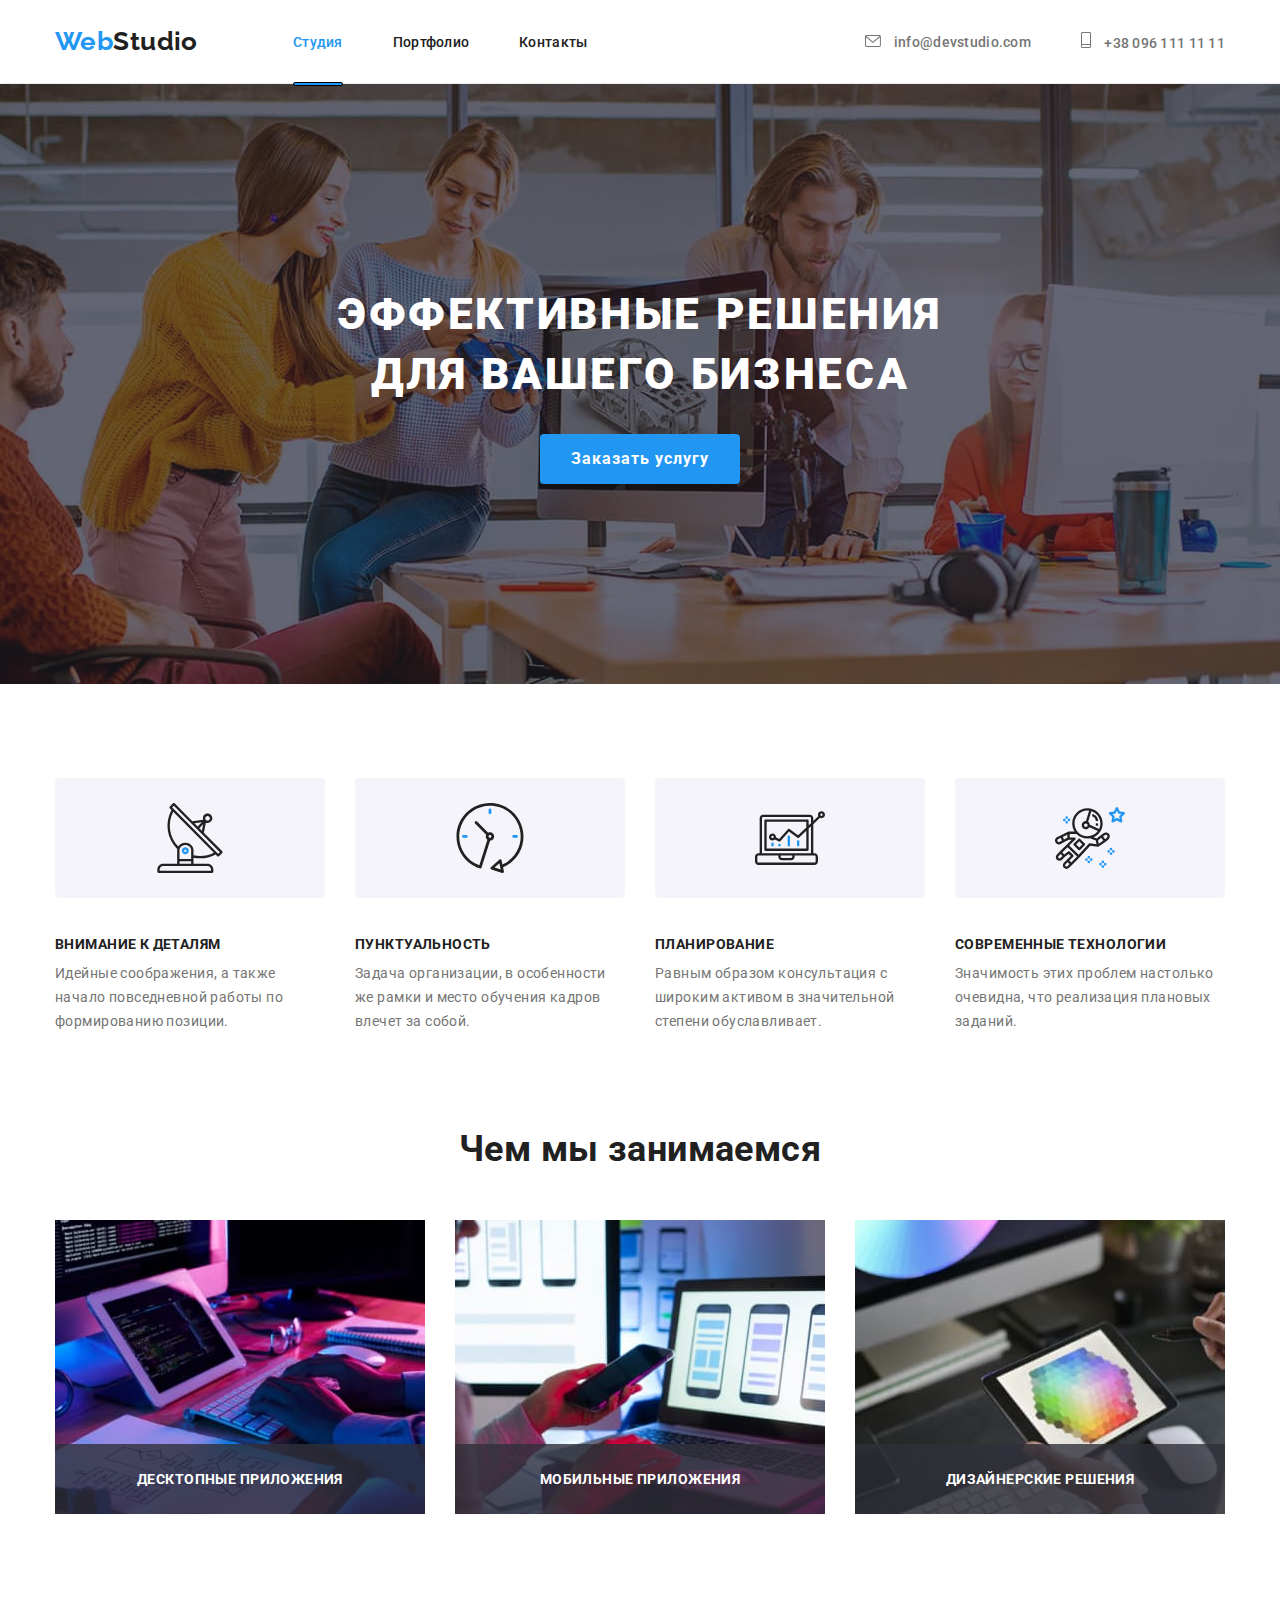
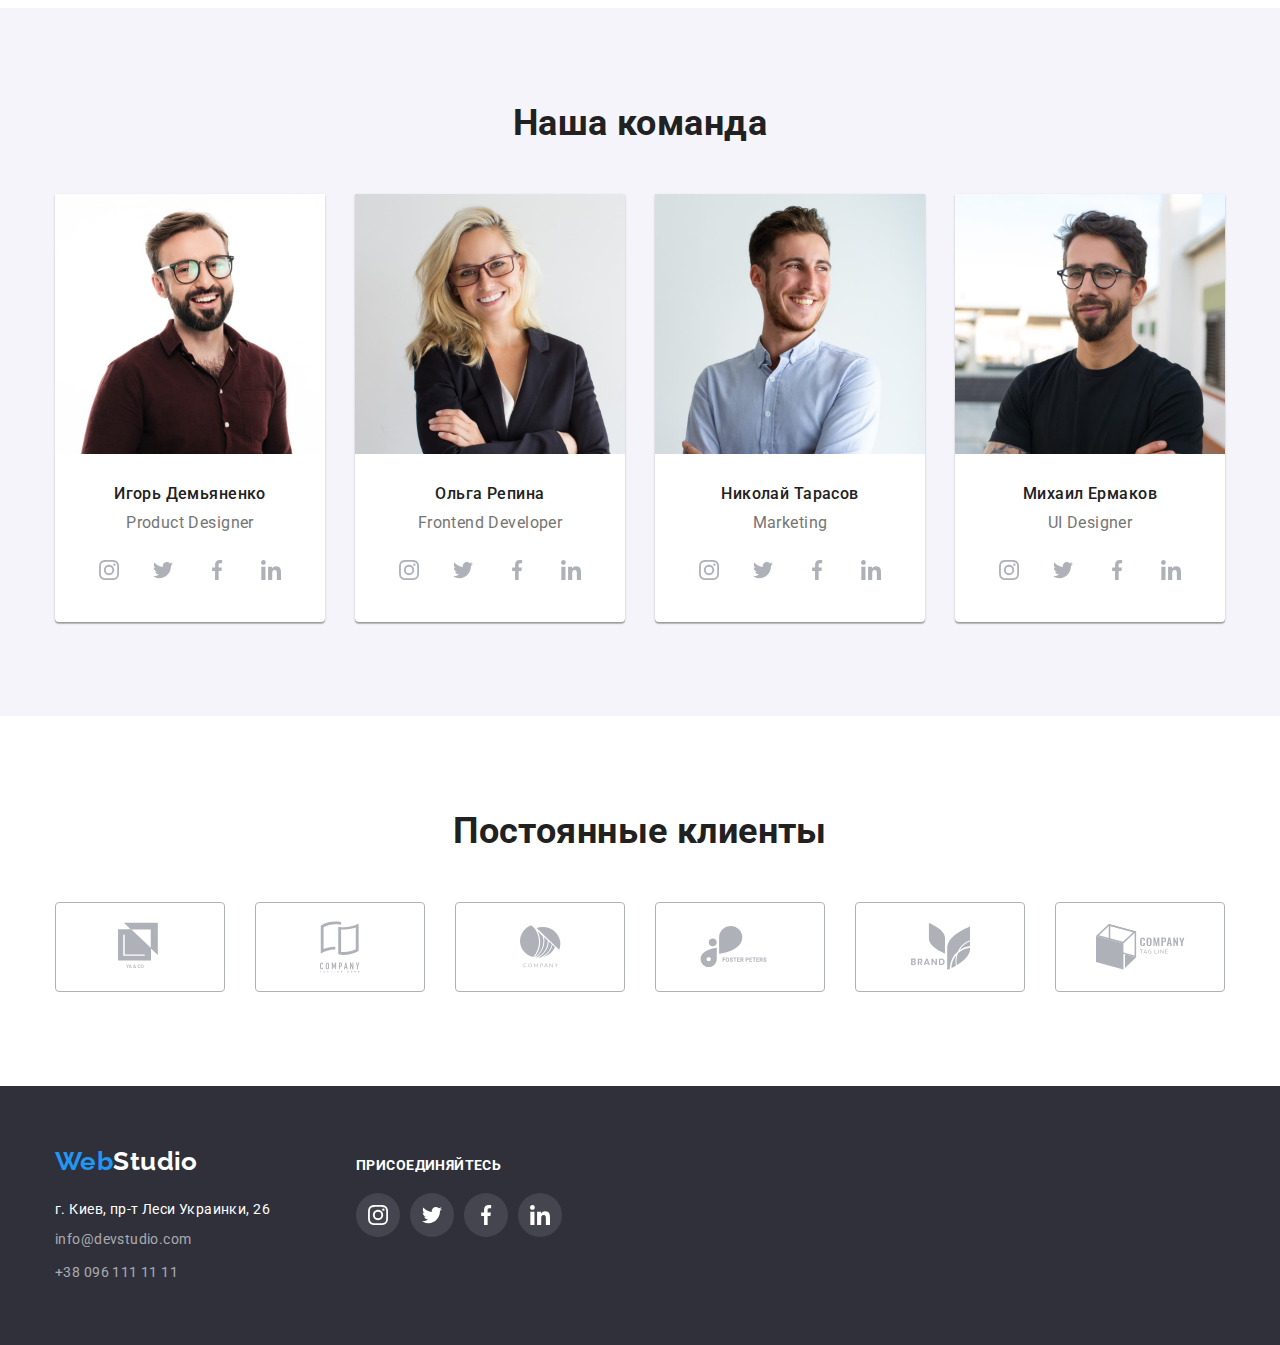
==== index.html @ e4514198 "Add files via upload" ====
<!DOCTYPE html>
<html lang="ru">
  <head>
    <meta charset="UTF-8" />
    <meta name="viewport" content="width=device-width, initial-scale=1.0" />
    <title>Goit-markup-hw-06</title>
    <link 
    href="https://fonts.googleapis.com/css2?family=Raleway:wght@700&family=Roboto:wght@400;500;700;900&display=swap" 
    rel="stylesheet">
    <link rel="stylesheet" href="https://cdnjs.cloudflare.com/ajax/libs/modern-normalize/1.0.0/modern-normalize.css">
    <link rel="stylesheet" href="./css/style.css">
  </head>
  <body>
    <!-- Верхняя линия -->
    <header class="company-header">
      <div class="container">
        <nav class="position-flex">
          <!-- Название компании -->  
          <a href="index.html" class="logo link"> <span class="color-web">Web</span>Studio</a>
        
          <ul class="webstudio-nav list">
            <li class="item"><a href="./index.html" class="link studia active">Студия</a></li>
            <li class="item"><a href="./portfolio.html" class="link portfolio">Портфолио</a></li>
            <li class="item"><a href="" class="link contakts">Контакты</a></li>
          </ul>
  
          <!-- Адресс компании линия(навигация) -->
          <address class="address-nav list">
                <a href="mailto:info@devstudio.com" class="link mail">
                  <svg class="icon-address" style="width:16px; height:12px">
                    <use href="./images/sprite.svg#envelope-hover"></use> 
                  </svg> 
                   info@devstudio.com
                </a>
                <a href="tel:+380961111111" class="link telefon">
                  <svg class="icon-address" style="width:10px; height:16px">
                    <use href="./images/sprite.svg#vector"></use>
                  </svg> 
                     +38 096 111 11 11
                </a>
          </address>
          
        </nav>
      </div>
    </header>

    <main>
      <!-- <Шапка Блок банер Hero> -->
      <section class="hero">
        <div class="container"> 
          <h1 class="hero-title">Эффективные решения для вашего бизнеса</h1>
          <button class="link button primary" data-modal-open>Заказать услугу</button>
            <div class="backdrop is-hidden" data-modal>
              <div class="modal">
                  <button type="button" class="circle-close-window" data-modal-close>
                    <svg style="width:18px; height:18px">
                      <use href="./images/sprite.svg#vectorx"></use>
                    </svg>  
                  </button>
              </div>
            </div>
        </div>
      </section>

      <!-- Особенности -->
      <section class="section container">

        <ul class="feature list">
            <li class="item icon-antena">
                <h3 class="title">Внимание к деталям</h3>
                <p class="description">
                   Идейные соображения, а также начало повседневной работы по формированию позиции.
                </p>
          </li>
          <li class="item icon-clock">
                <h3 class="title">Пунктуальность</h3>
                <p class="description">
                    Задача организации, в особенности же рамки и место обучения кадров влечет за собой.
                </p>
            </li>
            <li class="item icon-diagram">
                <h3 class="title">Планирование</h3>
                <p class="description">
                    Равным образом консультация с широким активом в значительной степени обуславливает.
                </p>
            </li>
            <li class="item icon-astronaut">
                <h3 class="title">Современные технологии</h3>
                <p class="description">
                    Значимость этих проблем настолько очевидна, что реализация плановых заданий.
                </p>
            </li>
        </ul>
      </section>

      <!-- Чем мы занимаемся -->
      <section class="section work-section">
        <div class="container">
          <h2 class="section-title">Чем мы занимаемся</h2>
  
          <ul class="work list">
            <li class="item">
              <div class="product-wrapper">
                <p class="product-name">Десктопные приложения</p>
                <img src="./images/img.jpg" alt="Компьютерное приложение" width="370"/>
              </div>
            </li>
            <li class="item">
              <div class="product-wrapper">
                <p class="product-name">Мобильные приложения</p>
                <img src="./images/box2.jpg" alt="Мобильное приложение" width="370"/>
              </div>
            </li>
            <li class="item">
              <div class="product-wrapper">
                <p class="product-name">Дизайнерские решения</p>
                <img src="./images/box3.jpg" alt="Таблетка приложение" width="370"/>
              </div>
            </li>
          </ul>
        </div>
      </section>
  

      <!-- Наша команда -->
    <section class="section all-team">
      <div class="container">
        <h2 class="section-title">Наша команда</h2>
        <ul class="team list">
            <li class="item">
              <img class="img-ramka" src="./images/foto1.jpg" alt="Компьютерное приложение" width="270"/>
                <div class="team-card-block">
                  <h3 class="title">Игорь Демьяненко</h3>
                  <p class="spetsialist">Product Designer</p>
                  <ul class="social-links list">
                    <li class="social-item">
                      <a href="" class="button social-circle">
                        <svg class="button-social">
                          <use href="./images/sprite.svg#instagram-2"></use>
                        </svg> 
                      </a>
                    </li>
        
                    <li class="social-item">
                      <a href="" class="button social-circle">
                        <svg class="button-social">
                          <use href="./images/sprite.svg#twitter-1"></use>
                        </svg> 
                      </a>
                    </li>
        
                    <li class="social-item">
                      <a href="" class="button social-circle">
                        <svg class="button-social">
                          <use href="./images/sprite.svg#facebook-1"></use>
                        </svg>  
                      </a>
                    </li>
        
                    <li class="social-item">
                      <a href="" class="button social-circle">
                        <svg class="button-social">
                            <use href="./images/sprite.svg#linkedin-1"></use>
                        </svg> 
                      </a>
                    </li>
        
                  </ul>
                </div>
            </li>
            <li class="item">
              <img class="img-ramka" src="./images/foto2.jpg" alt="Мобильное приложение" width="270"/>
              <div class="team-card-block">
                <h3 class="title">Ольга Репина</h3>
                <p class="spetsialist">Frontend Developer</p>
                <ul class="social-links list">
                  <li class="social-item">
                    <a href="" class="button social-circle">
                      <svg class="button-social">
                        <use href="./images/sprite.svg#instagram-2"></use>
                      </svg> 
                    </a>
                  </li>
      
                  <li class="social-item">
                    <a href="" class="button social-circle">
                      <svg class="button-social">
                        <use href="./images/sprite.svg#twitter-1"></use>
                      </svg> 
                    </a>
                  </li>
      
                  <li class="social-item">
                    <a href="" class="button social-circle">
                      <svg class="button-social">
                        <use href="./images/sprite.svg#facebook-1"></use>
                      </svg>  
                    </a>
                  </li>
      
                  <li class="social-item">
                    <a href="" class="button social-circle">
                      <svg class="button-social">
                          <use href="./images/sprite.svg#linkedin-1"></use>
                      </svg> 
                    </a>
                  </li>
      
                </ul>
              </div>
            </li>
            <li class="item">
              <img class="img-ramka" src="./images/foto3.jpg" alt="Таблетка приложение" width="270"/>
              <div class="team-card-block">
                <h3 class="title">Николай Тарасов</h3>
                <p class="spetsialist">Marketing</p>
                <ul class="social-links list">
                  <li class="social-item">
                    <a href="" class="button social-circle">
                      <svg class="button-social">
                        <use href="./images/sprite.svg#instagram-2"></use>
                      </svg> 
                    </a>
                  </li>
      
                  <li class="social-item">
                    <a href="" class="button social-circle">
                      <svg class="button-social">
                        <use href="./images/sprite.svg#twitter-1"></use>
                      </svg> 
                    </a>
                  </li>
      
                  <li class="social-item">
                    <a href="" class="button social-circle">
                      <svg class="button-social">
                        <use href="./images/sprite.svg#facebook-1"></use>
                      </svg>  
                    </a>
                  </li>
      
                  <li class="social-item">
                    <a href="" class="button social-circle">
                      <svg class="button-social">
                          <use href="./images/sprite.svg#linkedin-1"></use>
                      </svg> 
                    </a>
                  </li>
      
                </ul>
              </div>
            </li>
            <li class="item">
                <img class="img-ramka" src="./images/foto4.jpg" alt="Таблетка приложение" width="270"/>
                <div class="team-card-block">
                  <h3 class="title">Михаил Ермаков</h3>
                  <p class="spetsialist">UI Designer</p>
                  <ul class="social-links list">
                    <li class="social-item">
                      <a href="" class="button social-circle">
                        <svg class="button-social">
                          <use href="./images/sprite.svg#instagram-2"></use>
                        </svg> 
                      </a>
                    </li>
        
                    <li class="social-item">
                      <a href="" class="button social-circle">
                        <svg class="button-social">
                          <use href="./images/sprite.svg#twitter-1"></use>
                        </svg> 
                      </a>
                    </li>
        
                    <li class="social-item">
                      <a href="" class="button social-circle">
                        <svg class="button-social">
                          <use href="./images/sprite.svg#facebook-1"></use>
                        </svg>  
                      </a>
                    </li>
        
                    <li class="social-item">
                      <a href="" class="button social-circle">
                        <svg class="button-social">
                            <use href="./images/sprite.svg#linkedin-1"></use>
                        </svg> 
                      </a>
                    </li>
        
                  </ul>
                </div>
            </li>
        </ul>
      </div>
    </section>
    <section class="section">
      <div class="container">
        <h2 class="section-title">Постоянные клиенты</h2>
        <ul class="regular-customers list">
          <li>
            <a href="" class="logo-customers"  >
              <svg class="icon-customers" style="width:44px; height:50px">
                <use href="./images/sprite.svg#logo-1"></use>
              </svg>
            </a>
          </li>
          <li><a href="" class="logo-customers">
                <svg class="icon-customers" style="width:40px; height:52px">
                  <use href="./images/sprite.svg#logo-2"></use>
                </svg>
              </a>
          </li>
          <li><a href="" class="logo-customers">
                <svg class="icon-customers" style="width:41px; height:43px">
                  <use href="./images/sprite.svg#logo-3"></use>
                </svg>
              </a>
          </li>
          <li><a href="" class="logo-customers">
                <svg class="icon-customers" style="width:80px; height:42px">
                  <use href="./images/sprite.svg#logo-4"></use>
                </svg>
              </a>
         </li>
         <li><a href="" class="logo-customers">
                <svg class="icon-customers" style="width:59px; height:47px">
                  <use href="./images/sprite.svg#logo-5"></use>
                </svg>
              </a>
          </li>
          <li><a href="" class="logo-customers">
                <svg class="icon-customers" style="width:89px; height:46px">
                  <use href="./images/sprite.svg#logo-6"></use>
                </svg>
              </a>
          </li>
        </ul>
      </div>
    </section>
    </main>

    <!-- Футер Подвал -->
    <div class="footer">
      <footer class="container footer-block">
       <div class="address-block">
          <!-- Название компании -->  
          <a href="index.html" class="logo link"> <span class="color-web">Web</span><span class="color-studio">Studio</span></a>
          
          <!-- Адресс компании подвал -->  
          <address class="address-nav-footer list">
            <p class="address-footer">г. Киев, пр-т Леси Украинки, 26</p>
            <a href="mailto:info@devstudio.com" class="link mail">info@devstudio.com</a>
            <a href="tel:+380961111111" class="link telefon">+38 096 111 11 11</a>
          </address>
       </div>
        <div>
          <p class="title-social-links">Присоединяйтесь</p>
          <ul class="social-links list">
            <li class="social-item">
              <a href="" class="button social-circle">
                <svg class="button-social">
                  <use href="./images/sprite.svg#instagram-2"></use>
                </svg> 
              </a>
            </li>

            <li class="social-item">
              <a href="" class="button social-circle">
                <svg class="button-social">
                  <use href="./images/sprite.svg#twitter-1"></use>
                </svg> 
              </a>
            </li>

            <li class="social-item">
              <a href="" class="button social-circle">
                <svg class="button-social">
                  <use href="./images/sprite.svg#facebook-1"></use>
                </svg>  
              </a>
            </li>

            <li class="social-item">
              <a href="" class="button social-circle">
                <svg class="button-social">
                    <use href="./images/sprite.svg#linkedin-1"></use>
                </svg> 
              </a>
            </li>

          </ul>
        </div>
      </footer>
    </div>
    <script src="./js/modal.js"></script>
  </body>
</html>
---- css/style.css ----
/* цвет основного текста #757575; */
/* вторичный цвет текста  rgba(255, 255, 255, 0.6); */
/* белый #FFFFFF  */
/* акцент #2196F3; */
/* тайтл #212121; */
/* цвет фона Hero и футер #2F303A; */
/* вторичный цвет фона #F5F4FA; */

:root 
    {
        --primary-text-color: #757575;
        --secondary-text-color: rgba(255, 255, 255, 0.6);
        --primary-white-color: #ffffff;
        --accent-color: #2196F3;
        --title-text-color: #212121;
        --background-color: #2F303A;
        --secondary-background-color: #F5F4FA;
        --hero-background-color: #C4C4C4;
        --leter-icon-color: #AFB1B8;
        --icon-footer-background-color: rgba(255, 255, 255, 0.1);
}

/* ============= Body ============= */

/* logo Текст размер */
.logo {
font-family: Raleway, sans-serif;
font-style: normal;
font-weight: 700;
font-size: 26px;
line-height: 1.192;
width: 145px;
/* Блочная модель + flex */
padding-top: 24px;
padding-bottom: 25px;
margin-right: 93px;
}
/* logo Цвет */
.color-web {
  color: var(--accent-color);
}
.color-studio {
  color: var(--primary-white-color);
}

.list {
  list-style: none;
  padding-left: 0px;
  margin: 0px auto;
}
 /* Блочная модель + flex */
.item:not(:last-child) {
  margin-right: 30px; 
}
img {
  display: block;
}

.link {
text-decoration: none;
}

body {
  background-color: var(--primary-white-color);
  color: var(--primary-text-color);

  /* body Текст размер */
    font-family: Roboto, sans-serif;
    letter-spacing: 0.03em;
    font-size: 14px;
    line-height: 1.714;
  }
  /* address Текст размер  */
    .address-nav,
    .address-nav-footer {
      font-style: normal;
  }

  /* section title h2,h3 Текст размер */
    .section-title,
    .team .title,
    .spetsialist {
      text-align: center;
 }

 .container {
  width: 1200px;
  padding-left: 15px;
  padding-right: 15px;
  margin: 0 auto; 
 }
 
 .mail .icon-address,
 .telefon .icon-address {
  margin-right: 10px;
 }
/* ============= Body END ============= */


/* ======= Site nav and Header ======= */
.company-header {
  border-bottom: 1px solid #ECECEC;
}

.webstudio-nav .link,
.logo {
  color: var(--title-text-color);
}

.webstudio-nav .link:hover,
.webstudio-nav .link:focus { 
  color: var(--accent-color); 
}
.webstudio-nav .link {
  position: relative;
  padding: 32px 0px;
  transition: color 250ms cubic-bezier(0.4, 0, 0.2, 1);
}
  
.webstudio-nav .active { 
  color: var(--accent-color);
}
.active::after {
  position: absolute;
  top: 100%;
  width: 100%;
  content: "";
  display: flex;
  height: 4px;
  background: #2196F3;
  border: 1px solid #000000;
  border-radius: 2px;
}

.active:hover,
.active:focus {
  filter: drop-shadow(0px 4px 4px rgba(0, 0, 0, 0.25));
}

.address-nav .link {
  color: var(--primary-text-color);
  transition: color 250ms cubic-bezier(0.4, 0, 0.2, 1);
}
.icon-address {
  fill: var(--primary-text-color);
  transition: fill 250ms cubic-bezier(0.4, 0, 0.2, 1);
}

.circle-close-window {
  position: absolute;
  top: 8px;
  right: 8px;
  display: flex;
  align-items: center;
  justify-content: center;
  width: 30px;
  height: 30px;
  border-radius: 50%;
  background: #FFFFFF;
  border: 1px solid rgba(0, 0, 0, 0.1);
  padding: 0;
  margin: 0;
}
.address-nav .link:hover,
.address-nav .link:focus,
.icon-address:hover,
.icon-address:focus,
.mail:hover .icon-address, 
.mail:focus .icon-address,
.telefon:hover .icon-address,
.telefon:focus .icon-address {  
  color: var(--accent-color); 
  fill: var(--accent-color);
} 

/* Site nav Текст размер */
.webstudio-nav {
  width: 294px;
  font-size: 14px;
  font-weight: 500;
  letter-spacing: 0.02em;
  line-height: 1.143;
  /* Бллочная модель + flex */
  display: flex;
  margin: 0px;
  padding: 0px;
}
.address-nav {
  font-size: 14px;
  font-weight: 500;
  letter-spacing: 0.02em;
  line-height: 1.143;
  /* Бллочная модель + flex */
  display: flex;
  margin: 0px;
  padding: 32px 0px;
}
.address-nav {
  margin-left: auto;
  align-items: center;
}
.webstudio-nav .item:not(:last-child) { 
margin-right: 50px;
}
.address-nav a.link:not(:last-child) { 
  margin-right: 50px;
}

 /* Position-flex Блочная модель + flex */
.position-flex {
  display: flex;
  align-items: center;
  padding: 0px;
}
/* ======= Site nav END ======= */


/* ======= Hero Шапка Блок банер ======= */
.hero-title {
  color: var(--primary-white-color);
  
  /* Hero Текст размер*/
  width: 696px;
  font-weight: 900;
  font-size: 44px;
  line-height: 1.364;
  letter-spacing: 0.06em;
  text-transform: uppercase;
  /*Hero Блочная модель*/
  margin: 0 auto 30px;
}

.hero {
  background-color: var(--hero-background-color);
  padding: 200px 0px;
  text-align: center;
  /* Фон єлемента */
  max-width: 1600px;
  margin-left: auto;
  margin-right: auto;
  background-image: linear-gradient( 
    to top, 
    rgba(47, 48, 58, 0.4), 
    rgba(47, 48, 58, 0.4)),
  url(../images/Img-hero.jpg);
  
  background-repeat: no-repeat;
  background-position: center;
  background-size: cover;
}

/* ======= Hero Шапка Блок банер END ======= */


/* ======= all-team ======= */
.all-team {
  background-color: var(--secondary-background-color);
}
.team-card-block {
  padding: 30px 0px;
}
/* social-links */
.team-card-block .social-links {
  padding: 0px 32px;
}
.team-card-block .social-circle {
  background-color: var(--primary-white-color);
}
.team-card-block .button-social {
  fill: var(--leter-icon-color);
  transition: fill 250ms cubic-bezier(0.4, 0, 0.2, 1);
}
.social-circle:hover .button-social,
.social-circle:focus .button-social {
  fill: var(--primary-white-color);
}
/*all-team Текст размер и portfolio */
.spetsialist { 
font-size: 16px;
line-height: 1.188;
/* Блочная модель + flex */
padding: 0px;
margin: 0px 0px 16px;
}

.gallery-portfolio {
  font-size: 16px;
  line-height: 1.875;
  margin: 0px;
  padding: 0px 24px 20px;
  width: 370px;
  color: var(--primary-text-color);
}
/* ======= all-team END ======= */


/* ======= Button ======= */
.button {
  color: var(--title-text-color);
  background-color: var(--secondary-background-color);
  transition: color 250ms cubic-bezier(0.4, 0, 0.2, 1), background-color 250ms cubic-bezier(0.4, 0, 0.2, 1);

  /* button Текст размер */
  font-weight: 500;
  font-size: 16px;
  line-height: 1.625;
  text-align: center;
  border-radius: 4px;
  padding: 10px 31px;
  cursor: pointer;
} 

.button:hover,
.button:focus {
  color: var(--primary-white-color);
  background-color: var(--accent-color);
}
.button.primary {
  display: inline-block;
  color: var(--primary-white-color);
  background-color: var(--accent-color);
  transition: background-color 250ms cubic-bezier(0.4, 0, 0.2, 1);
  
  /* button primary Текст размер */
  font-weight: 700;
  font-size: 16px;
  line-height: 1.875;
  letter-spacing: 0.06em;
  width: 200px;
  box-shadow: 0px 4px 4px rgba(0, 0, 0, 0.15);
  border: 0px;
}
.primary:hover,
.primary:focus {
  background-color: #188CE8;
}

.button-secondary {
  padding: 6px 22px;
  border-width: 0px;
  letter-spacing: 0.03em;
  transition: box-shadow 250ms cubic-bezier(0.4, 0, 0.2, 1), color 250ms cubic-bezier(0.4, 0, 0.2, 1), background-color 250ms cubic-bezier(0.4, 0, 0.2, 1);
}
.button-secondary:hover,
.button-secondary:focus {
  box-shadow: 0px 3px 1px rgba(0, 0, 0, 0.1), 0px 1px 2px rgba(0, 0, 0, 0.08), 0px 2px 2px rgba(0, 0, 0, 0.12);
}
.button-social {
  width: 20px;
  height: 20px;
}
.social-circle {
  display: flex;
  align-items: center;
  justify-content: center;
  border-radius: 50%;
  width: 44px;
  height: 44px;
  padding: 0px;
}
.social-item:not(:last-child) {
margin-right: 10px;
}

/* ======= Button END======= */


/* ======= SECTION ======= */

.section {
  padding-bottom: 94px;
}
/* Section title h2*/
.section-title {
  color: var(--title-text-color);

  /* Section title h2 Текст размер */
font-weight: 700;
font-size: 36px;
line-height: 1.167;

/* section-title Блочная модель + flex */ 
margin: 0px auto 50px;
}
.work-section .section-title {
  padding-top: 0px;
}
.product-wrapper {
  position: relative;
}
.product-name {
  position: absolute;
  bottom: 0;
  display: inline-block;
  content: "";
  width: 100%;
  background: rgba(47, 48, 58, 0.8);
  font-weight: 700;
  font-size: 14px;
  line-height: 1.143;
  text-align: center;
  color: var(--primary-white-color);
  letter-spacing: 0.03em;
  text-transform: uppercase;
  margin: 0px;
  padding: 27px 0px;
}
/* Section title h3*/
.section .title {
  color: var(--title-text-color);
  font-weight: 500;
  font-size: 16px;
  line-height: 1.189;
  /* Блочная модель + flex */
  margin: 0px 0px 10px;
  }

/* feature list Текст размер */
.feature .title {
  font-weight: 700;
  font-size: 14px;
  line-height: 1.143;
  text-transform: uppercase;
  margin: 0px;
}

/* Декоративные эффекты */
.feature .item::before {
  display: inline-block;
  content: "";
  width: 270px;
  height: 120px;
  background-color: var(--secondary-background-color);
  /* background-size: contain; */
  background-repeat: no-repeat;
  background-position: center;
  border-radius: 4px;
  margin-bottom: 30px;
}
.icon-antena::before {
  background-image: url(../images/antenna\ 1.svg);
}
.icon-clock::before {
  background-image: url(../images/clock\ 1.svg);
}
.icon-diagram::before {
  background-image: url(../images/diagram\ 1.svg);
}
.icon-astronaut::before {
  background-image: url(../images/astronaut\ 1.svg);
}
/* feature Блочная модель + flex */
.feature,
.section-title {
  padding-top: 94px;
}

.description {
  margin-top: 10px;
  margin-bottom: 0px;
}
.work,
.team,
.feature,
.regular-customers,
.social-links,
.footer-block {
  display: flex;
}
.regular-customers {
  justify-content: space-between;
}

.team .item {
 background-color: var(--primary-white-color); 
 box-shadow: 0px 1px 3px rgba(0, 0, 0, 0.12), 0px 1px 1px rgba(0, 0, 0, 0.14), 0px 2px 1px rgba(0, 0, 0, 0.2);
 border-radius: 0px 0px 4px 4px;
}
.img-ramka {
  border-radius: 0px;
}
.logo-customers {
  display: flex;
  border: 1px solid var(--leter-icon-color);
  width: 170px;
  height: 90px;
  border-radius: 4px;
  align-items: center;
  justify-content: center;
  transition: border 250ms cubic-bezier(0.4, 0, 0.2, 1);
}
.icon-customers {
  fill: var(--leter-icon-color);
  transition: fill 250ms cubic-bezier(0.4, 0, 0.2, 1);
}
.logo-customers:hover,
.logo-customers:focus{
  border: 1px solid var(--accent-color);
}
.logo-customers:hover .icon-customers,
.icon-customers:focus .icon-customers {
  fill: var(--accent-color);
}

/* ======= SECTION END ======= */

/* Footer */

.footer-block {
  align-items: baseline;
}
.address-block{
  margin-right: 70px;
}
.address-footer {
  color: var(--primary-white-color);
  margin: 20px 0px 9px;
  width: 231px;
  height: 21px;
}
.footer {
  padding-top: 60px;
  padding-bottom:  60px;
  background-color: var(--background-color);
}
.address-nav-footer .link {
  color: var(--secondary-text-color);
  display: block;
}
.footer .logo {
  margin: 0px;
}
.footer .mail {
  margin-bottom: 9px;
}
/* footer Текст размер p */
 .title-social-links {
  display: block;
  font-weight: 700;
  font-size: 14px;
  line-height: 1.143;
  text-transform: uppercase;
  margin: 0px 0px 20px;
  color: var(--primary-white-color);
}
/* social-links footer*/
.social-circle {
  background-color: var(--icon-footer-background-color);
}
.button-social {
  fill: var(--primary-white-color);
}
/* ======= PORTFOLIO ======= */
  /* section title h2,h3 Текст размер */
.leftside{ 
  text-align: inherit;
  font-size: 18px;
  line-height: 2;
  letter-spacing: 0.06em;
  padding: 20px 24px 0px;
  margin-bottom: 4px;
  width: 370px;
}

/* filter Блочная модель и flex */
.filter {
  padding-top: 94px;
  padding-bottom: 94px;
}
.filter-block {
  margin: 0px 0px 50px;
  text-align: center;
}
.project-filter {
  display: flex;
  flex-wrap: wrap;
}
.item-portfolio {
  width: calc((100% - 60px) / 3);
  border: 1px solid #EEEEEE;
  position: static;
  transition: box-shadow 250ms cubic-bezier(0.4, 0, 0.2, 1);
  cursor: pointer;
}
.item-portfolio:not(:nth-child(3n)) {
  margin-right: 30px;
}
.item-portfolio:not(:nth-last-child(-n +3)) {
  margin-bottom: 30px;
}
.item-portfolio:hover,
.item-portfolio:focus {
  box-shadow: 0px 1px 1px rgba(0, 0, 0, 0.12), 0px 4px 4px rgba(0, 0, 0, 0.06), 1px 4px 6px rgba(0, 0, 0, 0.16);
}
.card-name {
  border-left: 1px solid #EEEEEE;
  border-right: 1px solid #EEEEEE;
  border-bottom: 1px solid #EEEEEE;
  width: 370px;
}
 .wrapping-works {
  position: relative;
  overflow: hidden;
   
} 
 .wrapping-works::after {
  position: absolute;
  display: flex;
  content: "";
  width: 370px;
  height: 294px;
  background: rgba(33, 150, 243, 0.9);
  z-index: 1;
  opacity: 0;
  transition: transform 250ms cubic-bezier(0.4, 0, 0.2, 1);
} 
.card-portfolio:hover .wrapping-works::after,
.card-portfolio:hover .description-wrapping-works,
.card-portfolio:focus .wrapping-works::after,
.card-portfolio:focus .description-wrapping-works {
  opacity: 1;
  transform: translateY(-100%)
}
.card-portfolio .wrapping-works::after,
.card-portfolio .description-wrapping-works,
.card-portfolio .wrapping-works::after,
.card-portfolio .description-wrapping-works {
  opacity: 1;
  transform: translateY(100%)
}

.description-wrapping-works {
  position: absolute; 
  content: "";
  width: 100%;
  height: 100%;

  font-size: 18px;
  line-height: 1.5556;
  letter-spacing: 0.03em;
  padding: 63px 24px;
  margin: 0px;
  color: var(--primary-white-color);
  z-index: 2;
  opacity: 0;
  transition: transform 250ms cubic-bezier(0.4, 0, 0.2, 1);
} 
/* Модальное окно */
.backdrop {
  position: fixed;
  width: 100%;
  height: 100%;
  top: 0;
  left: 0;
  opacity: 1;
  background: rgba(0, 0, 0, 0.2); 
  z-index: 1;
  overflow: auto;
  transition: all 200ms linear;
}
.backdrop.is-hidden {
  visibility: hidden;
  opacity: 0;
  pointer-events: none;
}
.backdrop.is-hidden .modal {
  margin: auto;
  transform: scale(0.3); 
}
.modal {
  position: relative;
  margin: auto;
  /* position: absolute;
  top: 50%;
  left: 50%;
  transform: translate(-50%, -50%); */
  width: 528px;
  height: 581px;
  background: #FFFFFF;
  box-shadow: 0px 1px 3px rgba(0, 0, 0, 0.12), 0px 1px 1px rgba(0, 0, 0, 0.14), 0px 2px 1px rgba(0, 0, 0, 0.2);
  border-radius: 4px;
  transition: transform 250ms; 
  overflow: auto;
}
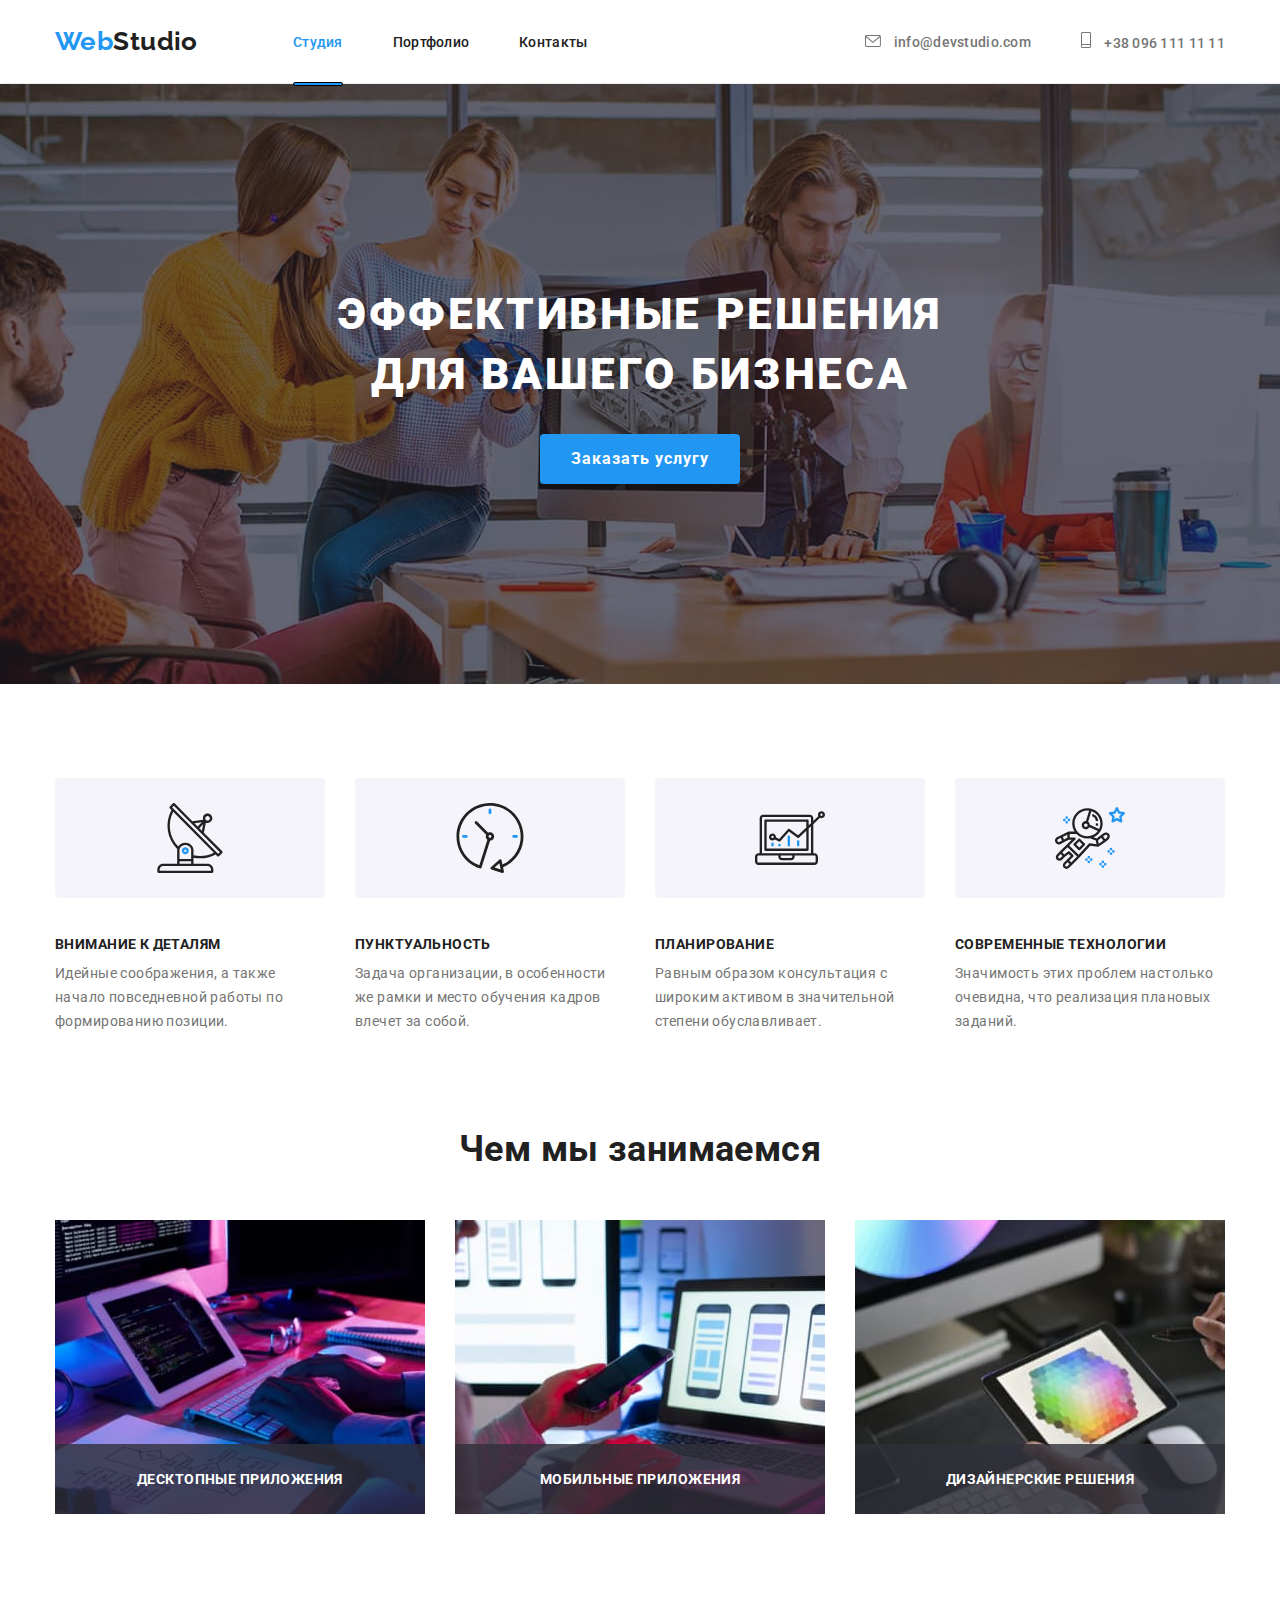
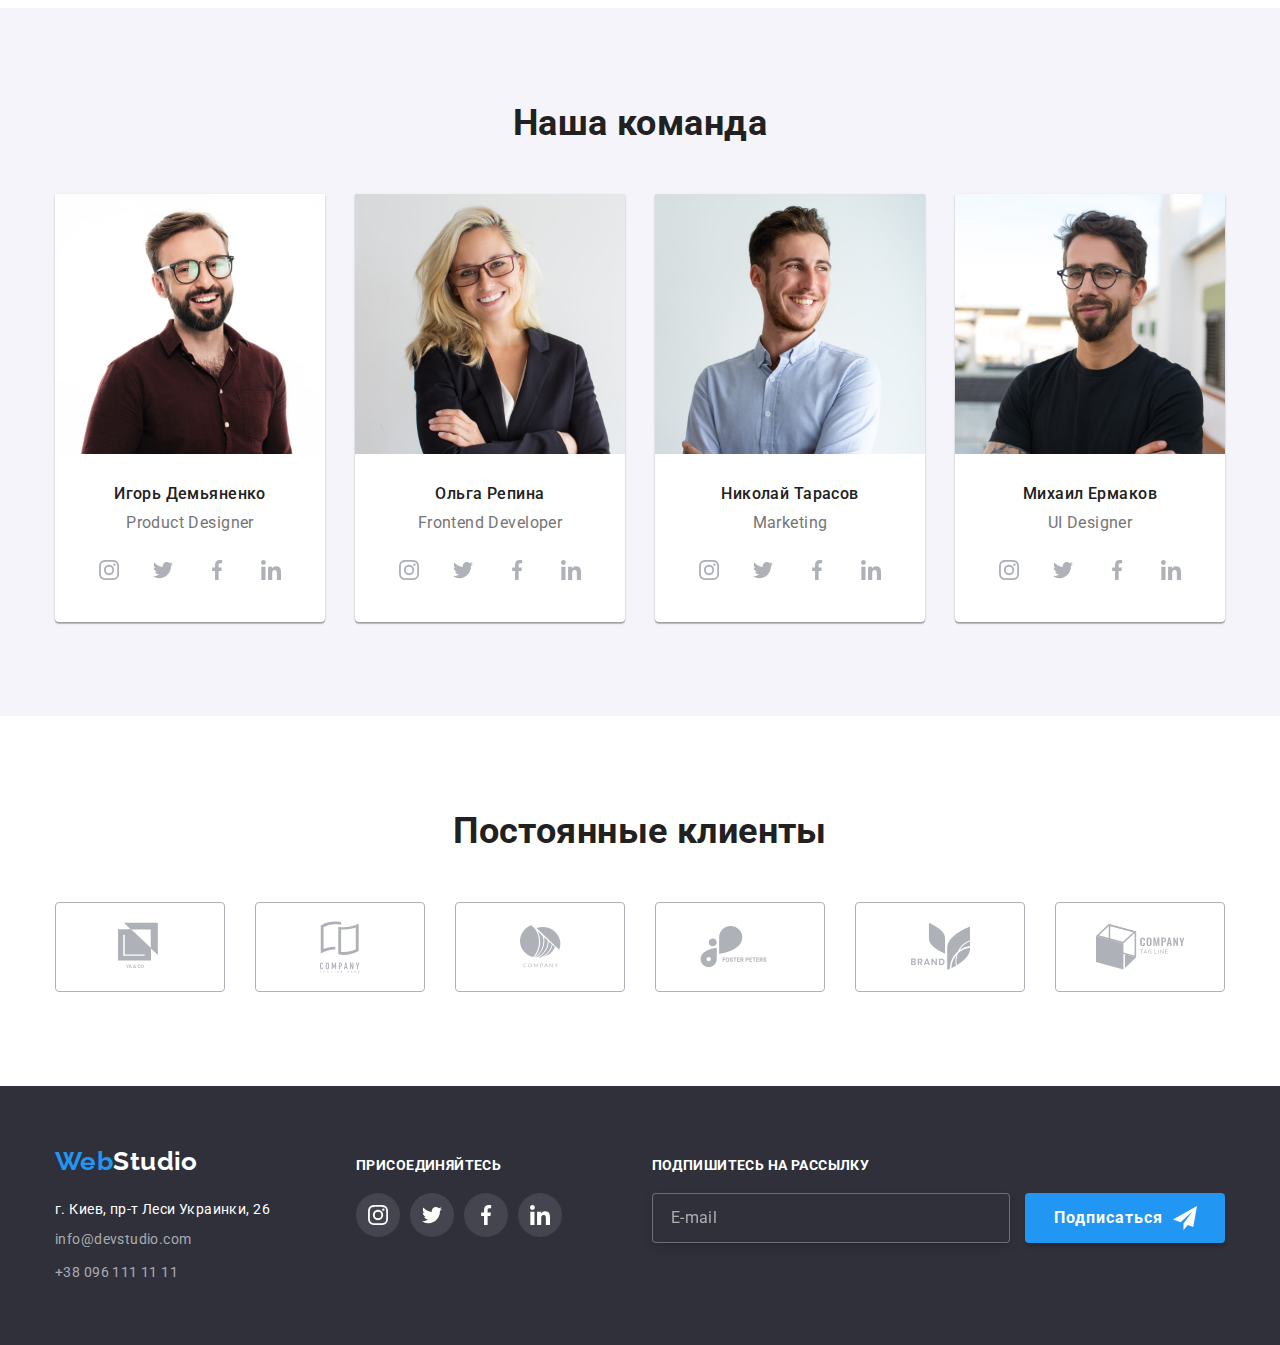
==== commit e3443b1f: "Add files via upload" ====
--- a/index.html
+++ b/index.html
@@ -57,6 +57,42 @@
                       <use href="./images/sprite.svg#vectorx"></use>
                     </svg>  
                   </button>
+                  <form class="modal-form" action="./index.html" method="POST">
+                    <h1 class="title-modal-form">Оставьте свои данные, мы вам перезвоним</h1>
+                      <label class="name-label" for="form-user-name">Имя</label>
+                    <div class="form-item">
+                        <svg class="icon-form-size">
+                          <use href="./images/sprite.svg#person-black-18dp-1"></use>
+                        </svg> 
+                      <input id="form-user-name" type="text" name="user-name" class="form-input">
+                    </div>
+                      <label class="name-label" for="form-user-tel">Телефон</label>
+                    <div class="form-item">
+                        <svg class="icon-form-size">
+                          <use href="./images/sprite.svg#phone-black-18dp-1"></use>
+                        </svg>
+                      <input id="form-user-tel" type="tel" name="user-tel" class="form-input">                
+                    </div>
+                      <label class="name-label" for="form-user-mail">Почта</label>
+                    <div class="form-item">
+                        <svg class="icon-form-size">
+                          <use href="./images/sprite.svg#email-black-18dp-1"></use>
+                        </svg>
+                      <input id="form-user-mail" type="email" name="user-mail" class="form-input">
+                    </div>
+                      <label class="name-label" for="form-user-message">Комментарий</label>
+                      <textarea name="user-message" id="form-user-message" class="form-input-message" placeholder="Введите текст"></textarea>
+                  
+                    <div class="form-privacy-policy">
+
+                      <label class="form-checkbox-label">
+                        <input class="form-modal-checkbox" type="checkbox" name="checkbox-use">
+                        <span class="check-box"></span>
+                        Соглашаюсь с рассылкой и принимаю <a class="form-privacy-link link" href="">Условия договора</a>
+                      </label>
+                    </div>
+                    <button class="button primary" type="submit">Отправить</button>
+                  </form>
               </div>
             </div>
         </div>
@@ -388,9 +424,20 @@
                 </svg> 
               </a>
             </li>
-
           </ul>
         </div>
+        <form class="footer-form" action="./index.html" method="POST">
+          <p class="title-footer-form">Подпишитесь на рассылку</p>
+          <input class="email-form-input" type="email" name="mail" placeholder="E-mail">
+          <div class="wrapper-button">
+           <button class="button primary" type="submit">Подписаться
+            <svg class="icon-footer-button" style="width:24px; height:24px">
+              <use href="./images/sprite.svg#icon-send"></use>
+            </svg>
+           </button>
+           
+          </div>
+        </form>
       </footer>
     </div>
     <script src="./js/modal.js"></script>
--- a/css/style.css
+++ b/css/style.css
@@ -160,6 +160,12 @@
   border: 1px solid rgba(0, 0, 0, 0.1);
   padding: 0;
   margin: 0;
+  transition: fill 250ms cubic-bezier(0.4, 0, 0.2, 1);
+}
+.circle-close-window:hover,
+.circle-close-window:focus {
+fill: var(--accent-color);
+transition: fill 250ms cubic-bezier(0.4, 0, 0.2, 1);
 }
 .address-nav .link:hover,
 .address-nav .link:focus,
@@ -504,7 +510,7 @@
 
 /* ======= SECTION END ======= */
 
-/* Footer */
+/* ======= Footer ======= */
 
 .footer-block {
   align-items: baseline;
@@ -534,7 +540,8 @@
   margin-bottom: 9px;
 }
 /* footer Текст размер p */
- .title-social-links {
+ .title-social-links,
+ .title-footer-form {
   display: block;
   font-weight: 700;
   font-size: 14px;
@@ -550,6 +557,47 @@
 .button-social {
   fill: var(--primary-white-color);
 }
+/* footer-form */
+.footer-form {
+  display: block;
+  margin-left: auto;
+
+}
+.email-form-input {
+  width: 358px;
+  height: 50px;
+  border: 1px solid rgba(255, 255, 255, 0.3);
+  filter: drop-shadow(0px 4px 4px rgba(0, 0, 0, 0.15));
+  border-radius: 4px;
+  background: var(--background-color);
+  margin: 0px 12px 0px 0px;
+}
+.email-form-input::placeholder{
+  padding-left: 16px;
+  font-weight: 400;
+  font-size: 16px;
+  line-height: 1.25;
+  letter-spacing: 0.03em;
+  color: var(--secondary-text-color);
+}
+.icon-footer-button {
+  position: absolute;
+  content: "";
+  display: flex;
+  bottom: 13px;
+  right: 28px;
+} 
+.wrapper-button {
+  position: relative;
+  display: inline-flex;
+}
+.wrapper-button .button.primary {
+  padding: 10px 62px 10px 29px;
+
+}
+
+/* ======= Footer END ======= */
+
 /* ======= PORTFOLIO ======= */
   /* section title h2,h3 Текст размер */
 .leftside{ 
@@ -682,3 +730,117 @@
   transition: transform 250ms; 
   overflow: auto;
 } 
+
+/* modal-form */
+.modal-form {
+  padding: 40px;
+  display: flex;
+  flex-direction: column;
+}
+.title-modal-form {
+  font-weight: 700;
+  font-size: 20px;
+  line-height: 1.15;
+  margin-bottom: 12px;
+  color: var(--title-text-color)
+}
+.name-label {
+  display: flex;
+  font-size: 12px;
+  line-height: 1.167;
+  letter-spacing: 0.01em;
+  color: var(--primary-text-color);
+  margin-bottom: 4px; 
+}
+.form-input-message {
+  height: 138px;
+  resize: none;
+  margin-bottom: 20px;
+  padding: 12px 16px;
+}
+.form-input,
+.form-input-message {
+  border: 1px solid rgba(33, 33, 33, 0.2);
+  border-radius: 4px;
+  outline: none;
+  transition: border-color 250ms cubic-bezier(0.4, 0, 0.2, 1);
+}
+.form-input {
+  width: 100%;
+  padding-left: 42px;
+  cursor: pointer;
+}
+.form-privacy-policy {
+  align-content: center;
+  margin-bottom: 30px;
+}
+.modal-form .button.primary {
+  margin-left: auto;
+  margin-right: auto;
+}
+.icon-form-size {
+  position: absolute;
+  content: "";
+  width: 18px;
+  height: 18px;
+  margin-left: 12px;
+}
+.form-item:hover .icon-form-size,
+.form-item:focus .icon-form-size {
+fill: var(--accent-color);
+transition: fill 250ms cubic-bezier(0.4, 0, 0.2, 1);
+}
+.form-input:hover,
+.form-input:focus,
+.form-input-message:hover,
+.form-input-message:focus {
+  border-color: var(--accent-color);
+  transition: border-color 250ms cubic-bezier(0.4, 0, 0.2, 1);
+}
+
+.form-item {
+  position: relative;
+  display: flex;
+  align-items: center;
+  margin-bottom: 10px;
+} 
+.form-input-message::placeholder {
+  color: rgba(117, 117, 117, 0.5);
+}
+.form-modal-checkbox {
+  appearance: none;
+}
+.check-box {
+  content: "";
+  display: inline-block;
+  width: 16px;
+  height: 15px;
+  border: 2px solid var(--title-text-color);
+  background-color: var(--primary-white-color);
+  border-radius: 4px;
+  margin-right: 7px;
+}
+.form-modal-checkbox:checked + .check-box {
+  background-color: var(--accent-color);
+  background-image: url(../images/icon-check22.svg);
+  background-size: contain;
+  background-origin: border-box;
+  border-color: var(--accent-color);
+  transition: background-color 250ms cubic-bezier(0.4, 0, 0.2, 1), 
+  bborder-color 250ms cubic-bezier(0.4, 0, 0.2, 1);
+}
+.check-box:hover,
+.check-box:focus {
+border-color: var(--accent-color);
+}
+.form-privacy-link {
+  color: var(--accent-color);
+  border-bottom: 1px;
+  border-bottom-style: solid;
+  margin-left: 3px;
+}
+.form-checkbox-label {
+  display: flex;
+  align-items: center;
+  justify-content: center;
+}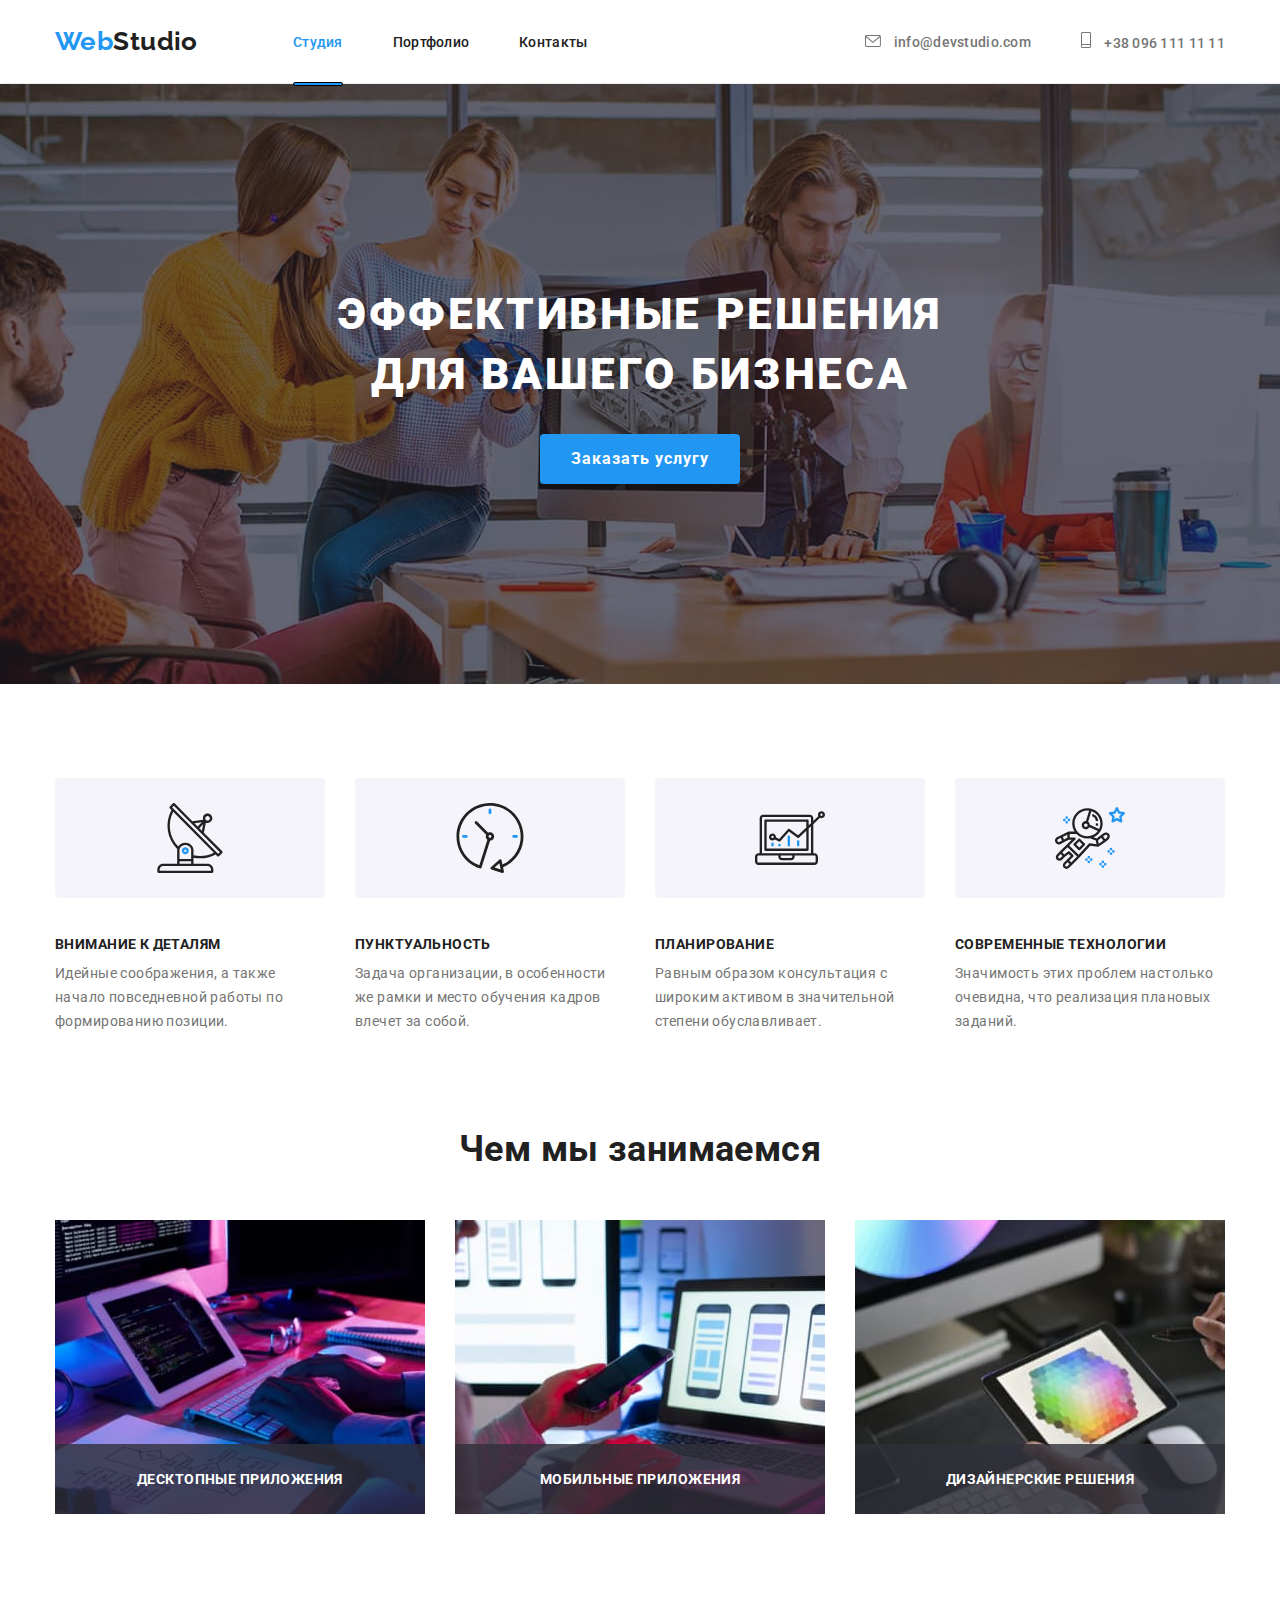
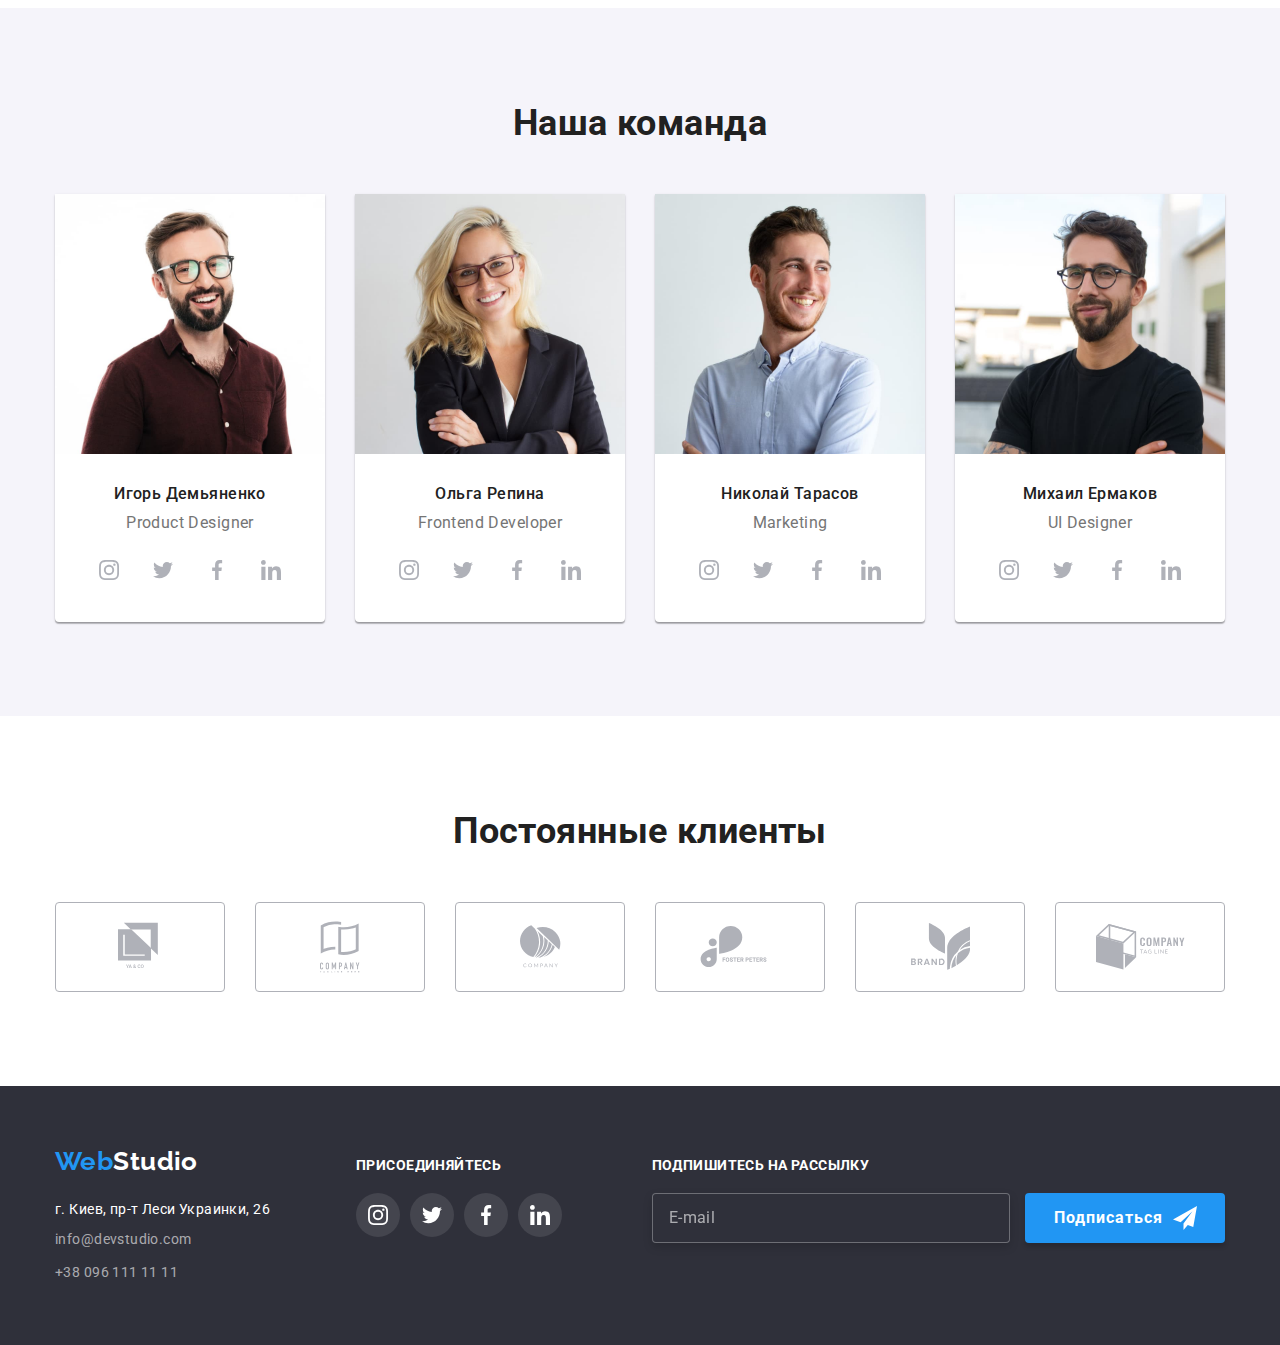
==== commit f4f69c87: "Add files via upload" ====
--- a/index.html
+++ b/index.html
@@ -59,12 +59,12 @@
                   </button>
                   <form class="modal-form" action="./index.html" method="POST">
                     <h1 class="title-modal-form">Оставьте свои данные, мы вам перезвоним</h1>
-                      <label class="name-label" for="form-user-name">Имя</label>
+                      <label class="name-label" for="form-user-tel">Имя</label>
                     <div class="form-item">
                         <svg class="icon-form-size">
                           <use href="./images/sprite.svg#person-black-18dp-1"></use>
-                        </svg> 
-                      <input id="form-user-name" type="text" name="user-name" class="form-input">
+                        </svg>
+                      <input id="form-user-tel" type="tel" name="user-tel" class="form-input">                
                     </div>
                       <label class="name-label" for="form-user-tel">Телефон</label>
                     <div class="form-item">
--- a/css/style.css
+++ b/css/style.css
@@ -571,9 +571,10 @@
   border-radius: 4px;
   background: var(--background-color);
   margin: 0px 12px 0px 0px;
-}
-.email-form-input::placeholder{
-  padding-left: 16px;
+  padding: 15px 16px;
+  color: var(--secondary-text-color);
+}
+.email-form-input::placeholder {
   font-weight: 400;
   font-size: 16px;
   line-height: 1.25;
@@ -769,6 +770,7 @@
   width: 100%;
   padding-left: 42px;
   cursor: pointer;
+  height: 40px;
 }
 .form-privacy-policy {
   align-content: center;
@@ -786,7 +788,7 @@
   margin-left: 12px;
 }
 .form-item:hover .icon-form-size,
-.form-item:focus .icon-form-size {
+.form-item:focus-within .icon-form-size {
 fill: var(--accent-color);
 transition: fill 250ms cubic-bezier(0.4, 0, 0.2, 1);
 }
